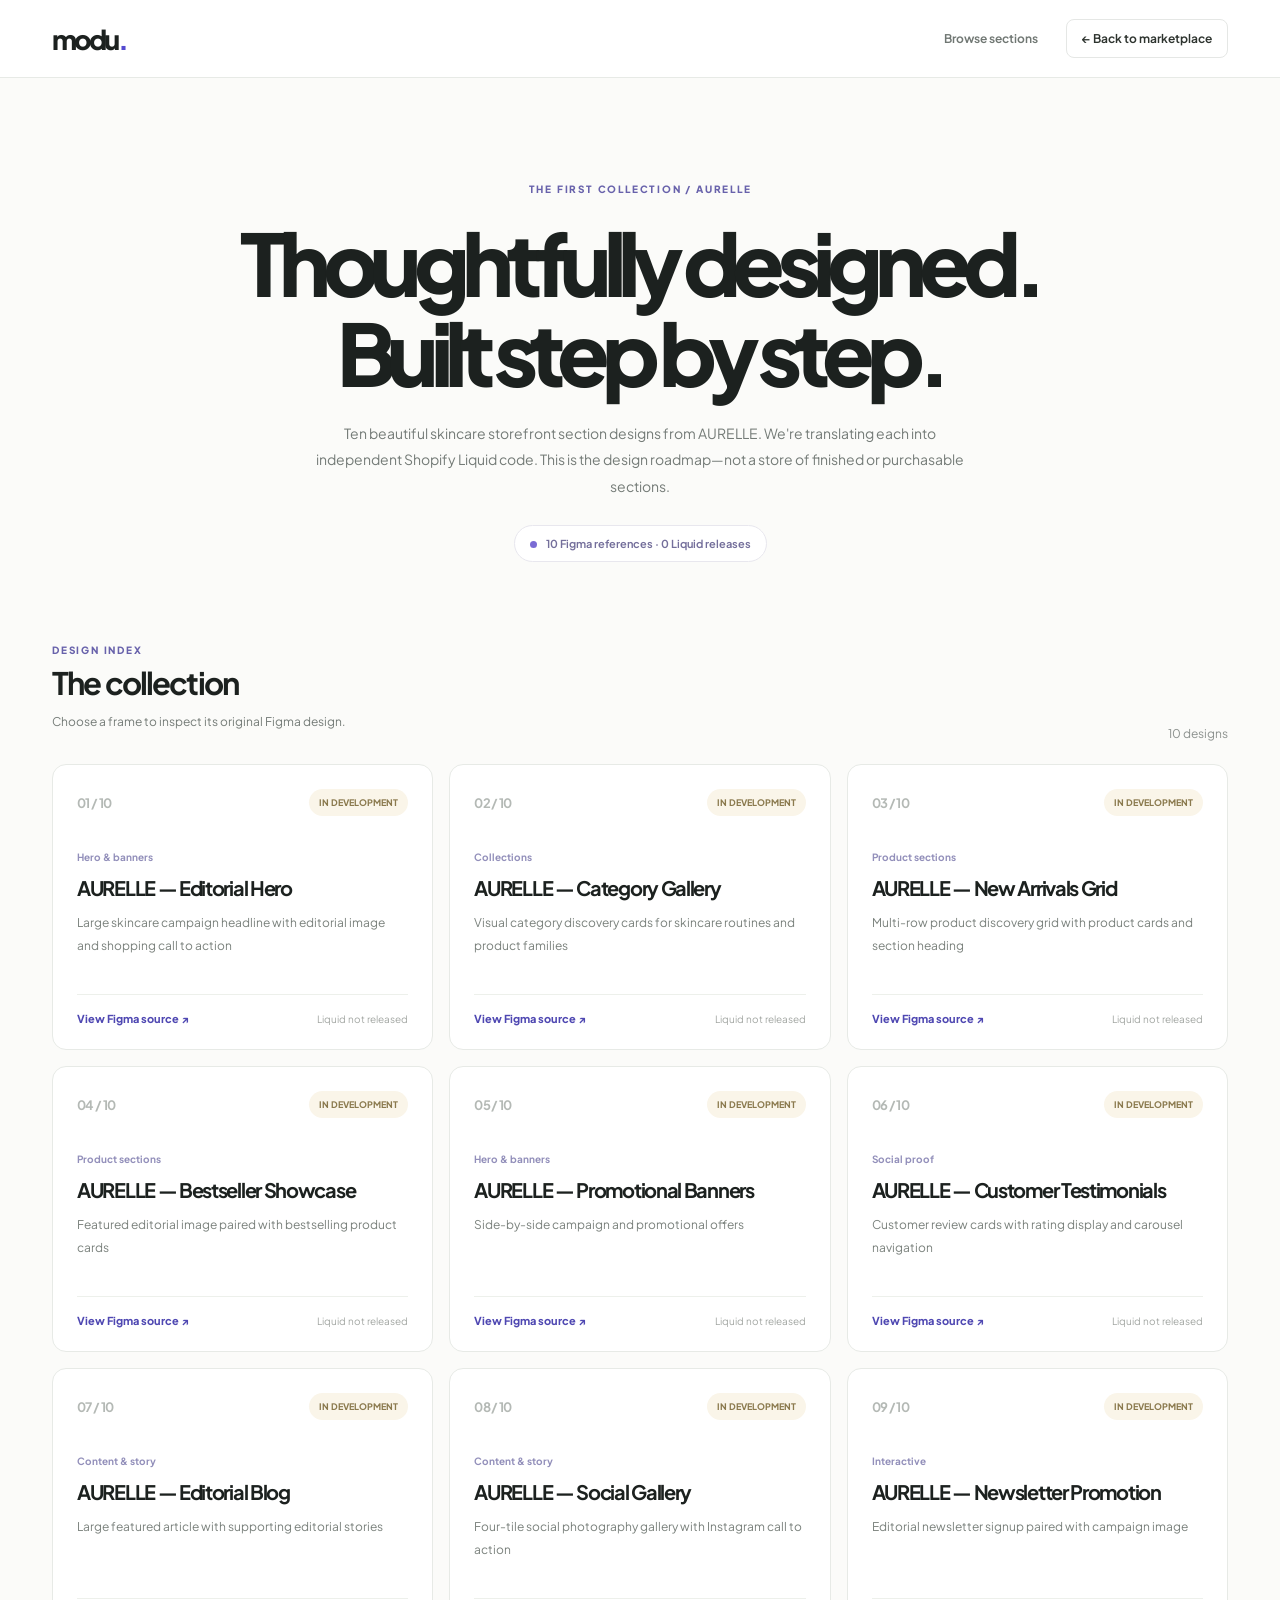
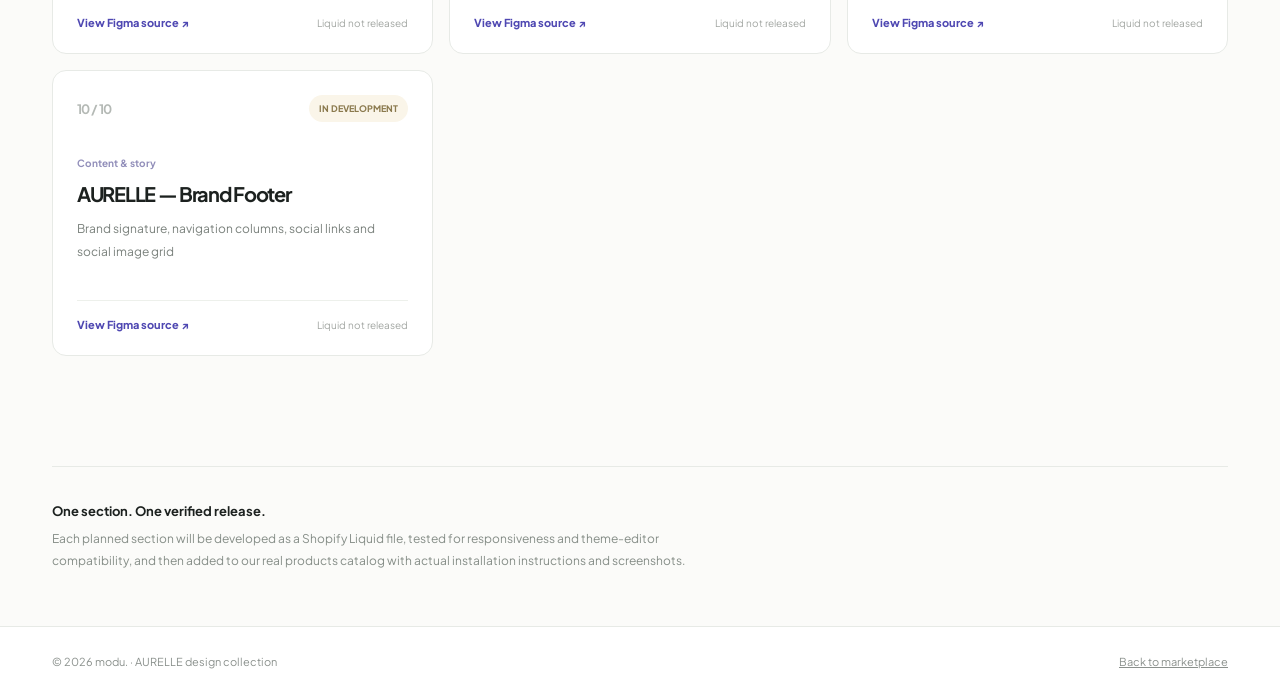
==== aurelle.html @ 7f194342 "feat: add verified AURELLE Figma design collection and staged section inventory" ====
<!doctype html>
<html lang="en"><head><meta charset="utf-8"/><meta name="viewport" content="width=device-width, initial-scale=1"/><meta name="description" content="Explore the ten AURELLE skincare design sections planned for the modu. Shopify Liquid marketplace. Figma references, not yet purchasable sections."/><title>AURELLE Collection — modu.</title><link rel="preconnect" href="https://fonts.googleapis.com"/><link rel="preconnect" href="https://fonts.gstatic.com" crossorigin/><link href="https://fonts.googleapis.com/css2?family=Plus+Jakarta+Sans:wght@400;500;600;650;700;750;800&display=swap" rel="stylesheet"/><link rel="stylesheet" href="./collection.css"/></head>
<body><header class="site-header"><div class="container header-inner"><a class="brand" href="./index.html" aria-label="modu home">modu<span>.</span></a><nav class="nav" aria-label="Main navigation"><a href="./index.html#catalog">Browse sections</a><a class="home" href="./index.html">← Back to marketplace</a></nav></div></header>
<main><section class="hero"><div class="container"><div class="overline">THE FIRST COLLECTION / AURELLE</div><h1>Thoughtfully designed.<br/>Built step by step.</h1><p>Ten beautiful skincare storefront section designs from AURELLE. We're translating each into independent Shopify Liquid code. This is the design roadmap—not a store of finished or purchasable sections.</p><div class="hero-status"><span class="status-dot"></span> 10 Figma references · 0 Liquid releases</div></div></section>
<section class="container" aria-labelledby="section-heading"><div class="section-top"><div><div class="overline">DESIGN INDEX</div><h2 id="section-heading">The collection</h2><p>Choose a frame to inspect its original Figma design.</p></div><div class="counter" id="collection-count">10 designs</div></div><div class="grid" id="collection-grid" aria-live="polite"></div>
<div class="notice"><div><strong>One section. One verified release.</strong><p>Each planned section will be developed as a Shopify Liquid file, tested for responsiveness and theme-editor compatibility, and then added to our real products catalog with actual installation instructions and screenshots.</p></div></div></section></main>
<footer class="footer"><div class="container footer-inner"><span>© 2026 modu. · AURELLE design collection</span><a href="./index.html">Back to marketplace</a></div></footer>
<script src="./collection.js" defer></script></body></html>
---- collection.css ----
:root{--ink:#1c211f;--muted:#747b77;--line:#e7eae6;--paper:#fbfbf9;--accent:#554ad0}*{box-sizing:border-box}html{scroll-behavior:smooth}body{font-family:"Plus Jakarta Sans",sans-serif;margin:0;background:var(--paper);color:var(--ink);-webkit-font-smoothing:antialiased}button,a{font:inherit}a{text-decoration:none;color:inherit}.container{max-width:1240px;margin:auto;padding:0 32px}.site-header{height:78px;border-bottom:1px solid var(--line);background:#fff}.header-inner{height:100%;display:flex;align-items:center;justify-content:space-between}.brand{font-size:27px;letter-spacing:-.105em;font-weight:800}.brand span{color:var(--accent)}.nav{display:flex;gap:28px;align-items:center}.nav a{font-size:12px;font-weight:650;color:#707773}.nav a:hover{color:#272d29}.nav .home{padding:11px 15px;border:1px solid #e5e7e5;border-radius:8px;color:#2e342f}.hero{padding:105px 0 82px;text-align:center}.overline{font-weight:800;color:#6862ab;font-size:10px;letter-spacing:.18em;text-transform:uppercase}.hero h1{font-size:clamp(48px,7vw,86px);letter-spacing:-.095em;line-height:1.05;margin:22px auto 22px;font-weight:800}.hero p{font-size:14px;color:var(--muted);line-height:1.9;max-width:650px;margin:auto}.hero-status{display:inline-flex;margin-top:26px;gap:9px;padding:11px 15px;border:1px solid #e8e7ee;border-radius:100px;color:#746f9b;background:#fff;font-size:11px;font-weight:650}.status-dot{background:#7a6bd4;width:7px;height:7px;border-radius:50%;margin-top:4px}.section-top{padding-bottom:23px;display:flex;align-items:end;justify-content:space-between;gap:20px}.section-top h2{font-size:31px;letter-spacing:-.06em;margin:7px 0 0}.section-top p{color:var(--muted);font-size:12px}.counter{font-size:12px;color:#8c918e}.grid{display:grid;grid-template-columns:repeat(3,minmax(0,1fr));gap:16px;padding-bottom:110px}.card{border:1px solid var(--line);border-radius:14px;background:#fff;padding:24px;min-height:286px;display:flex;flex-direction:column;transition:transform .2s,border-color .2s,box-shadow .2s}.card:hover{transform:translateY(-3px);border-color:#d6d9d5;box-shadow:0 12px 28px #1a272009}.card-top{display:flex;align-items:center;justify-content:space-between}.num{font-size:13px;color:#b4b9b5;letter-spacing:-.05em;font-weight:700}.status{font-size:9px;font-weight:750;color:#8b7a4e;background:#faf5e9;padding:8px 10px;border-radius:100px}.category{font-size:10px;font-weight:700;color:#928fba;margin-top:35px}.card h3{font-size:20px;letter-spacing:-.065em;line-height:1.35;margin:11px 0}.card p{font-size:12px;color:#7a817c;line-height:1.85;margin:0;flex:1}.card-bottom{border-top:1px solid #edf0eb;margin-top:20px;padding-top:17px;display:flex;align-items:center;justify-content:space-between}.card-bottom a{font-size:11px;font-weight:750;color:#4f48b2}.card-bottom a:hover{text-decoration:underline}.card-bottom span{color:#a2a6a2;font-size:10px}.notice{border-top:1px solid var(--line);padding:32px 0 54px;display:flex;justify-content:space-between;gap:30px}.notice strong{font-size:13px}.notice p{font-size:12px;color:#858d87;line-height:1.8;max-width:680px;margin:8px 0 0}.footer{border-top:1px solid var(--line);background:#fff;padding:28px 0}.footer-inner{display:flex;justify-content:space-between;align-items:center;color:#8b918d;font-size:11px}.footer a{text-decoration:underline}@media(max-width:900px){.grid{grid-template-columns:repeat(2,minmax(0,1fr))}.hero{padding:80px 0 65px}}@media(max-width:600px){.container{padding:0 20px}.site-header{height:70px}.nav{gap:12px}.nav a:first-child{display:none}.hero{padding:70px 0 60px}.hero h1{font-size:53px}.section-top{align-items:start}.grid{grid-template-columns:1fr;gap:12px;padding-bottom:70px}.card{min-height:240px}.card .category{margin-top:24px}.notice{display:block}.footer-inner{gap:15px}.counter{white-space:nowrap}}
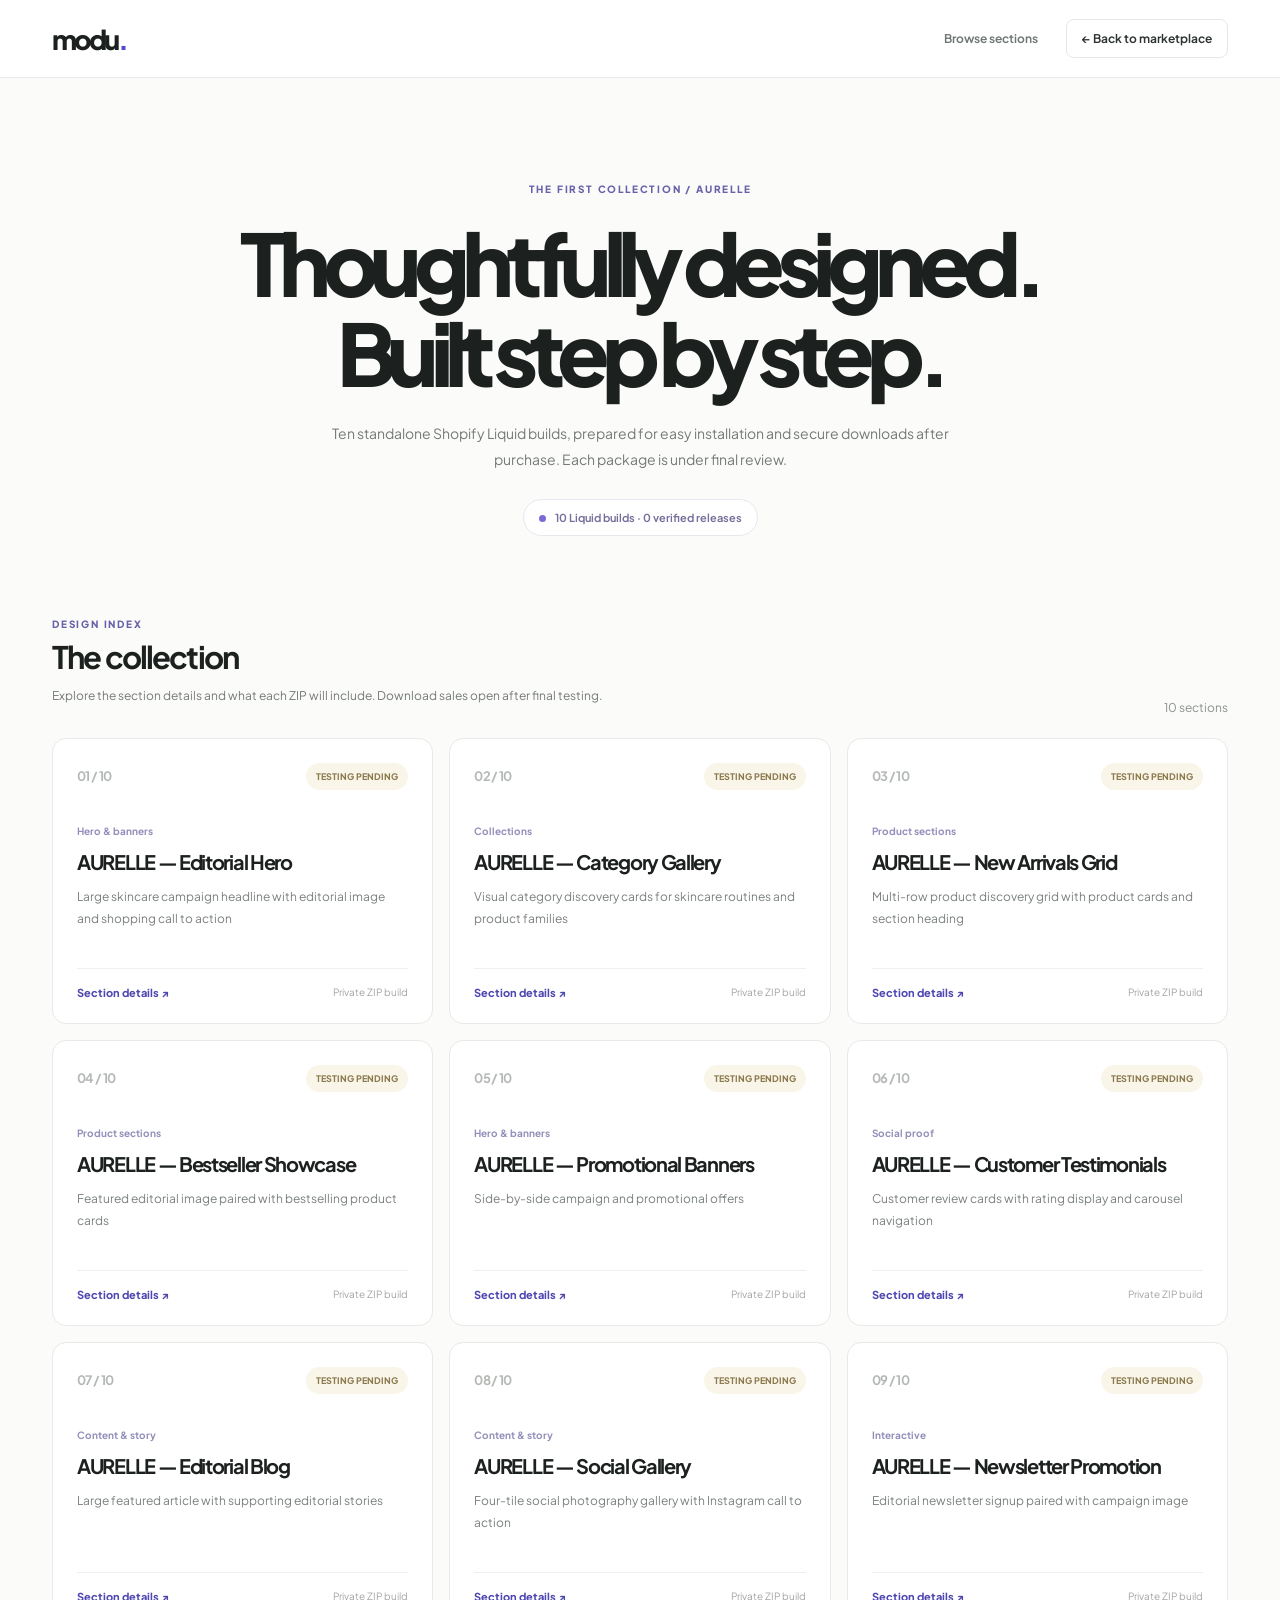
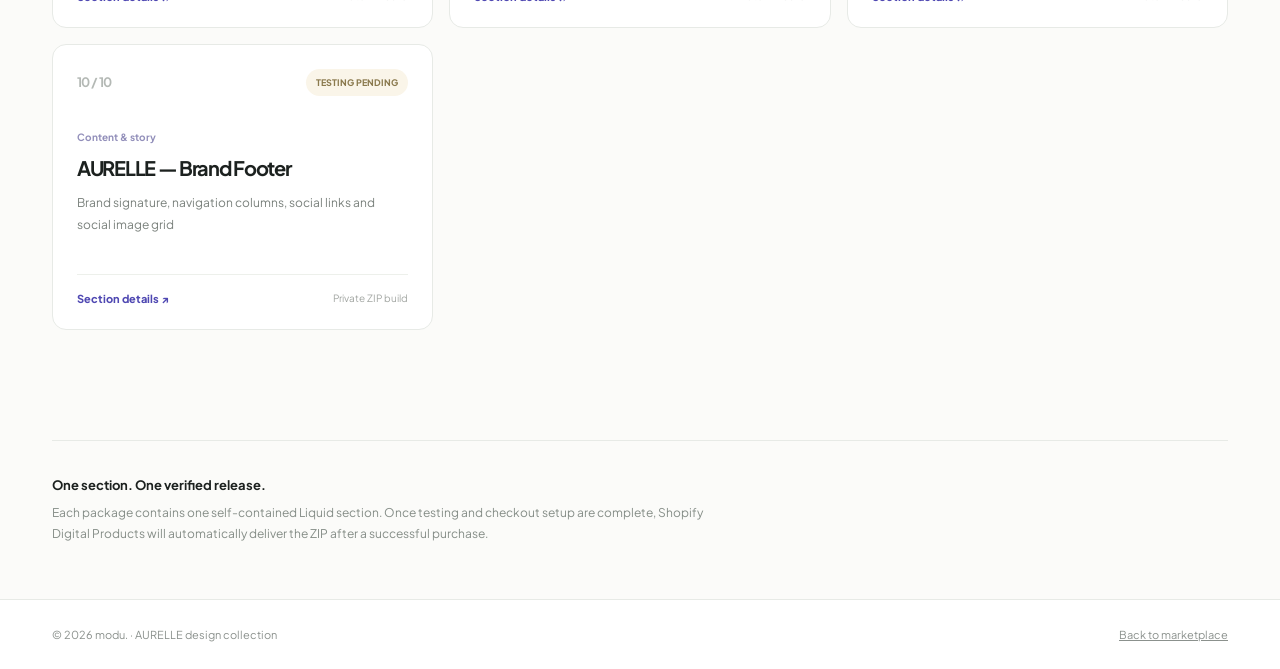
==== commit 1b21dd3d: "feat: AURELLE commercial product detail pages; remove Figma source links" ====
--- a/aurelle.html
+++ b/aurelle.html
@@ -1,8 +1,8 @@
 <!doctype html>
 <html lang="en"><head><meta charset="utf-8"/><meta name="viewport" content="width=device-width, initial-scale=1"/><meta name="description" content="Explore the ten AURELLE skincare design sections planned for the modu. Shopify Liquid marketplace. Figma references, not yet purchasable sections."/><title>AURELLE Collection — modu.</title><link rel="preconnect" href="https://fonts.googleapis.com"/><link rel="preconnect" href="https://fonts.gstatic.com" crossorigin/><link href="https://fonts.googleapis.com/css2?family=Plus+Jakarta+Sans:wght@400;500;600;650;700;750;800&display=swap" rel="stylesheet"/><link rel="stylesheet" href="./collection.css"/></head>
 <body><header class="site-header"><div class="container header-inner"><a class="brand" href="./index.html" aria-label="modu home">modu<span>.</span></a><nav class="nav" aria-label="Main navigation"><a href="./index.html#catalog">Browse sections</a><a class="home" href="./index.html">← Back to marketplace</a></nav></div></header>
-<main><section class="hero"><div class="container"><div class="overline">THE FIRST COLLECTION / AURELLE</div><h1>Thoughtfully designed.<br/>Built step by step.</h1><p>Ten beautiful skincare storefront section designs from AURELLE. We're translating each into independent Shopify Liquid code. This is the design roadmap—not a store of finished or purchasable sections.</p><div class="hero-status"><span class="status-dot"></span> 10 Figma references · 0 Liquid releases</div></div></section>
-<section class="container" aria-labelledby="section-heading"><div class="section-top"><div><div class="overline">DESIGN INDEX</div><h2 id="section-heading">The collection</h2><p>Choose a frame to inspect its original Figma design.</p></div><div class="counter" id="collection-count">10 designs</div></div><div class="grid" id="collection-grid" aria-live="polite"></div>
-<div class="notice"><div><strong>One section. One verified release.</strong><p>Each planned section will be developed as a Shopify Liquid file, tested for responsiveness and theme-editor compatibility, and then added to our real products catalog with actual installation instructions and screenshots.</p></div></div></section></main>
+<main><section class="hero"><div class="container"><div class="overline">THE FIRST COLLECTION / AURELLE</div><h1>Thoughtfully designed.<br/>Built step by step.</h1><p>Ten standalone Shopify Liquid builds, prepared for easy installation and secure downloads after purchase. Each package is under final review.</p><div class="hero-status"><span class="status-dot"></span> 10 Liquid builds · 0 verified releases</div></div></section>
+<section class="container" aria-labelledby="section-heading"><div class="section-top"><div><div class="overline">DESIGN INDEX</div><h2 id="section-heading">The collection</h2><p>Explore the section details and what each ZIP will include. Download sales open after final testing.</p></div><div class="counter" id="collection-count">10 designs</div></div><div class="grid" id="collection-grid" aria-live="polite"></div>
+<div class="notice"><div><strong>One section. One verified release.</strong><p>Each package contains one self-contained Liquid section. Once testing and checkout setup are complete, Shopify Digital Products will automatically deliver the ZIP after a successful purchase.</p></div></div></section></main>
 <footer class="footer"><div class="container footer-inner"><span>© 2026 modu. · AURELLE design collection</span><a href="./index.html">Back to marketplace</a></div></footer>
 <script src="./collection.js" defer></script></body></html>
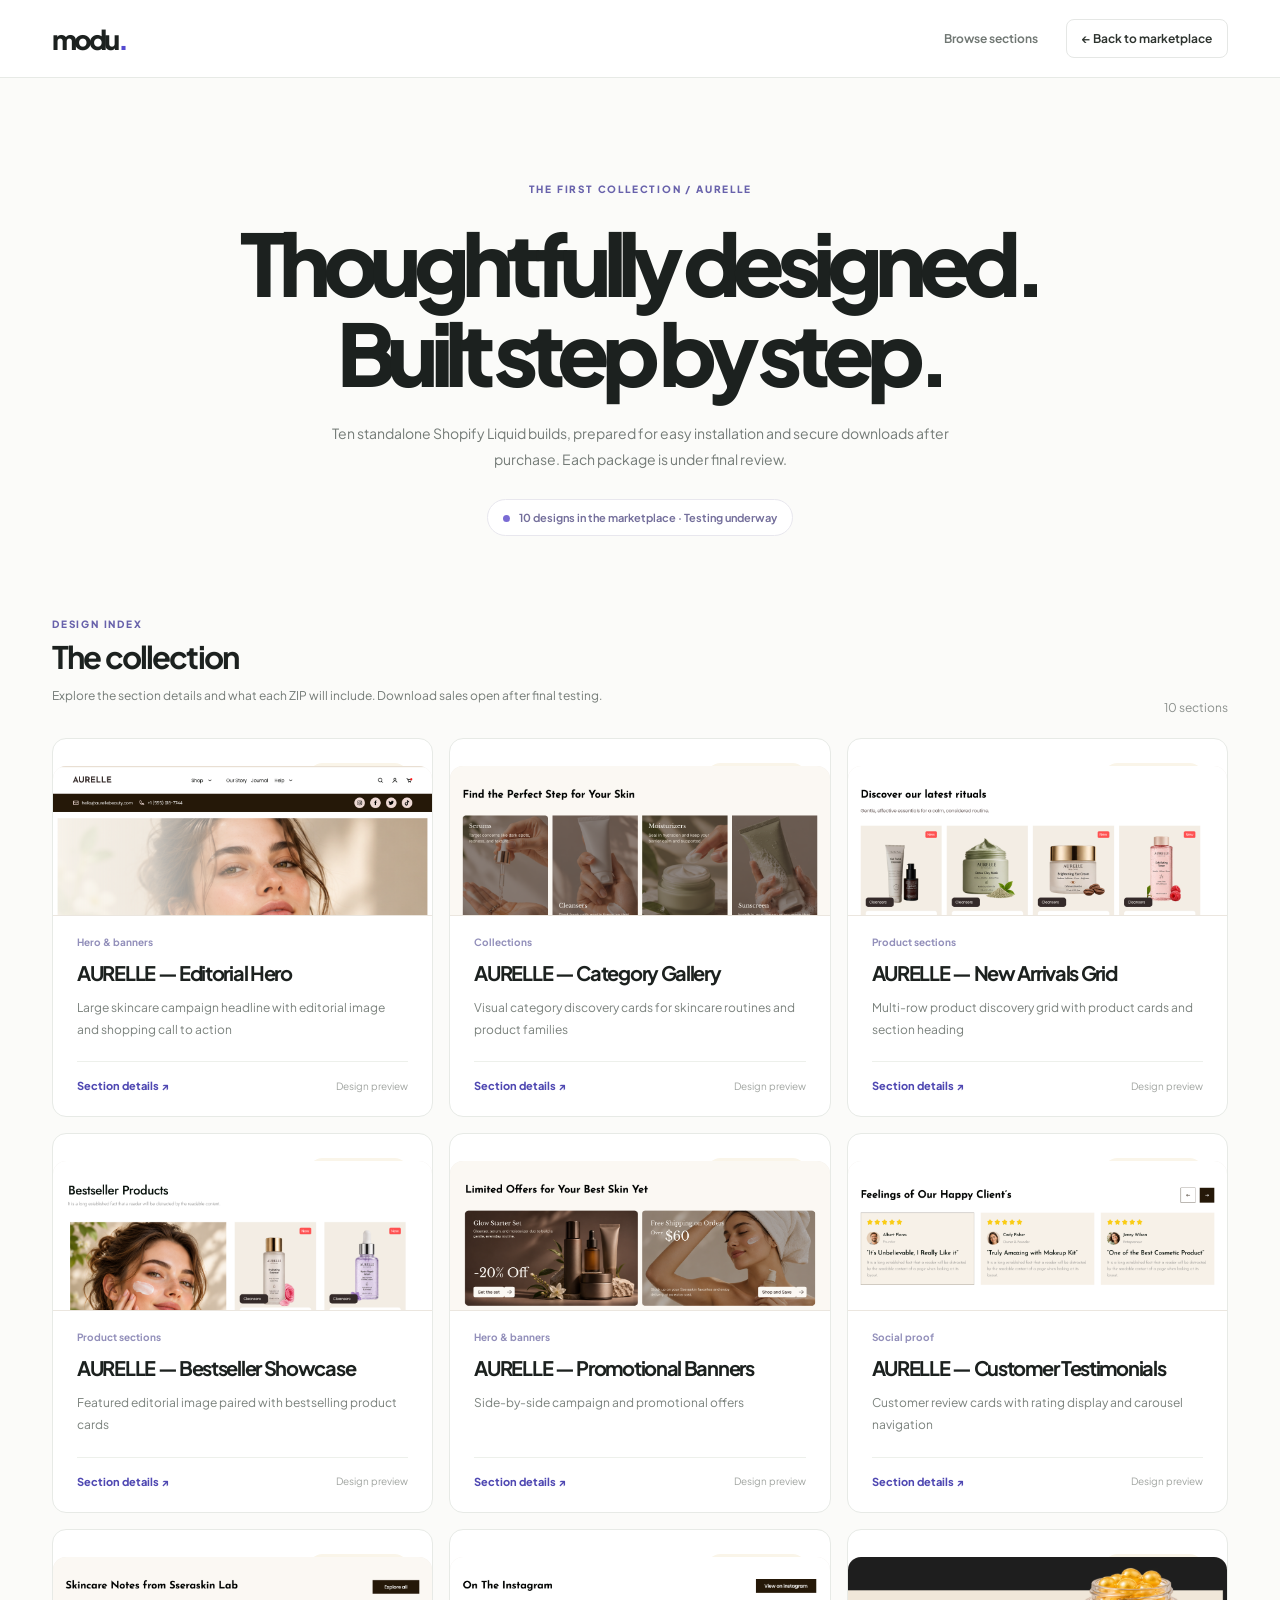
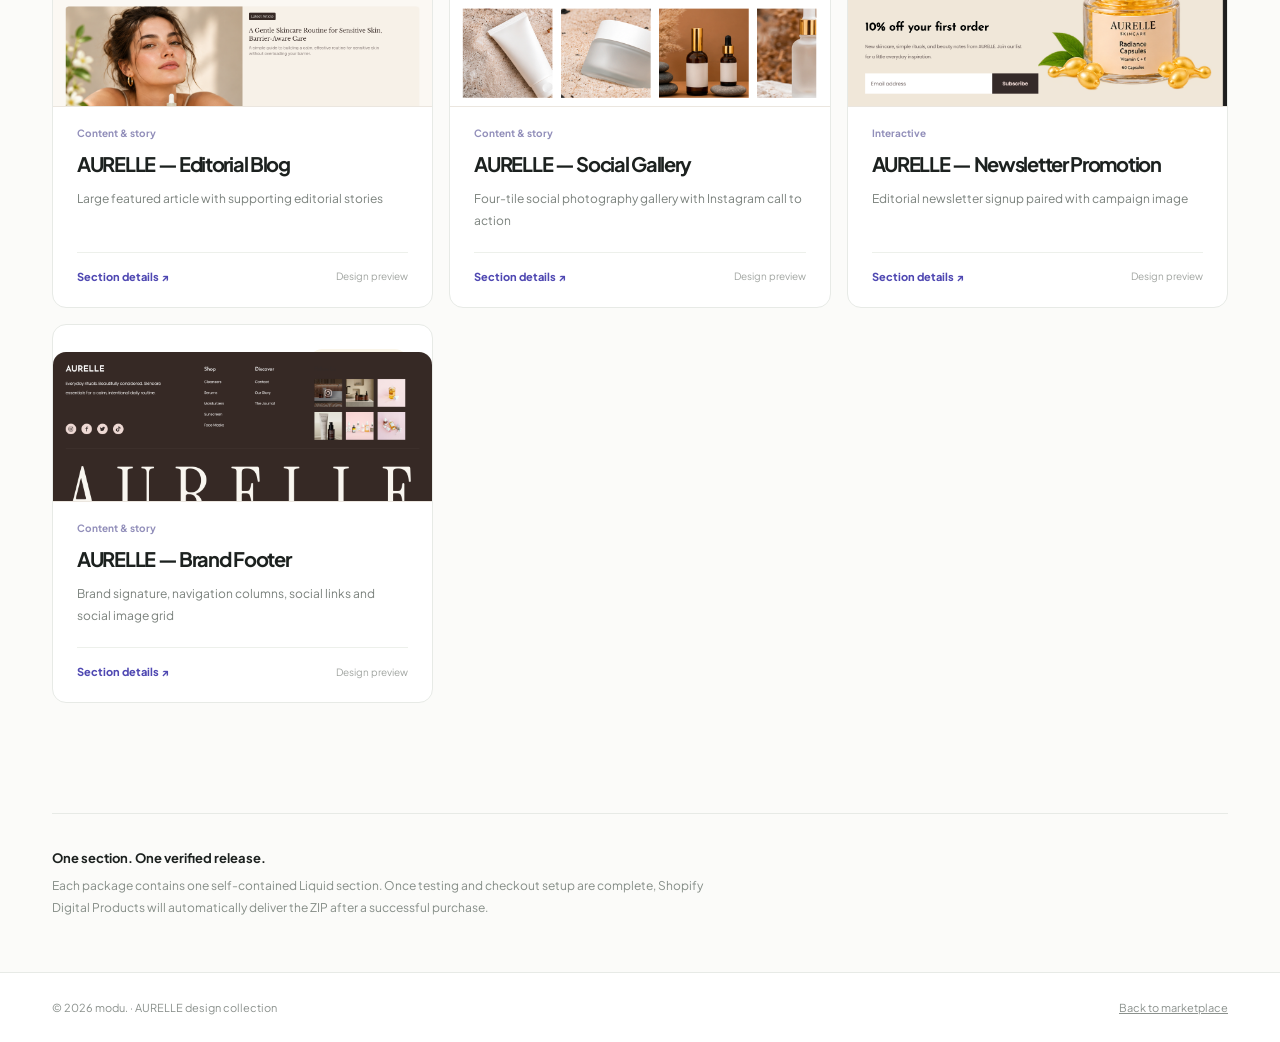
==== commit bd8f0a17: "feat: list all 10 AURELLE section previews in main marketplace catalog" ====
--- a/aurelle.html
+++ b/aurelle.html
@@ -1,7 +1,7 @@
 <!doctype html>
-<html lang="en"><head><meta charset="utf-8"/><meta name="viewport" content="width=device-width, initial-scale=1"/><meta name="description" content="Explore the ten AURELLE skincare design sections planned for the modu. Shopify Liquid marketplace. Figma references, not yet purchasable sections."/><title>AURELLE Collection — modu.</title><link rel="preconnect" href="https://fonts.googleapis.com"/><link rel="preconnect" href="https://fonts.gstatic.com" crossorigin/><link href="https://fonts.googleapis.com/css2?family=Plus+Jakarta+Sans:wght@400;500;600;650;700;750;800&display=swap" rel="stylesheet"/><link rel="stylesheet" href="./collection.css"/></head>
+<html lang="en"><head><meta charset="utf-8"/><meta name="viewport" content="width=device-width, initial-scale=1"/><meta name="description" content="Explore ten AURELLE Shopify Liquid section previews. Individual product pages are available, with checkout opening after testing."/><title>AURELLE Collection — modu.</title><link rel="preconnect" href="https://fonts.googleapis.com"/><link rel="preconnect" href="https://fonts.gstatic.com" crossorigin/><link href="https://fonts.googleapis.com/css2?family=Plus+Jakarta+Sans:wght@400;500;600;650;700;750;800&display=swap" rel="stylesheet"/><link rel="stylesheet" href="./collection.css"/></head>
 <body><header class="site-header"><div class="container header-inner"><a class="brand" href="./index.html" aria-label="modu home">modu<span>.</span></a><nav class="nav" aria-label="Main navigation"><a href="./index.html#catalog">Browse sections</a><a class="home" href="./index.html">← Back to marketplace</a></nav></div></header>
-<main><section class="hero"><div class="container"><div class="overline">THE FIRST COLLECTION / AURELLE</div><h1>Thoughtfully designed.<br/>Built step by step.</h1><p>Ten standalone Shopify Liquid builds, prepared for easy installation and secure downloads after purchase. Each package is under final review.</p><div class="hero-status"><span class="status-dot"></span> 10 Liquid builds · 0 verified releases</div></div></section>
+<main><section class="hero"><div class="container"><div class="overline">THE FIRST COLLECTION / AURELLE</div><h1>Thoughtfully designed.<br/>Built step by step.</h1><p>Ten standalone Shopify Liquid builds, prepared for easy installation and secure downloads after purchase. Each package is under final review.</p><div class="hero-status"><span class="status-dot"></span> 10 designs in the marketplace · Testing underway</div></div></section>
 <section class="container" aria-labelledby="section-heading"><div class="section-top"><div><div class="overline">DESIGN INDEX</div><h2 id="section-heading">The collection</h2><p>Explore the section details and what each ZIP will include. Download sales open after final testing.</p></div><div class="counter" id="collection-count">10 designs</div></div><div class="grid" id="collection-grid" aria-live="polite"></div>
 <div class="notice"><div><strong>One section. One verified release.</strong><p>Each package contains one self-contained Liquid section. Once testing and checkout setup are complete, Shopify Digital Products will automatically deliver the ZIP after a successful purchase.</p></div></div></section></main>
 <footer class="footer"><div class="container footer-inner"><span>© 2026 modu. · AURELLE design collection</span><a href="./index.html">Back to marketplace</a></div></footer>
--- a/collection.css
+++ b/collection.css
@@ -1 +1,5 @@
-:root{--ink:#1c211f;--muted:#747b77;--line:#e7eae6;--paper:#fbfbf9;--accent:#554ad0}*{box-sizing:border-box}html{scroll-behavior:smooth}body{font-family:"Plus Jakarta Sans",sans-serif;margin:0;background:var(--paper);color:var(--ink);-webkit-font-smoothing:antialiased}button,a{font:inherit}a{text-decoration:none;color:inherit}.container{max-width:1240px;margin:auto;padding:0 32px}.site-header{height:78px;border-bottom:1px solid var(--line);background:#fff}.header-inner{height:100%;display:flex;align-items:center;justify-content:space-between}.brand{font-size:27px;letter-spacing:-.105em;font-weight:800}.brand span{color:var(--accent)}.nav{display:flex;gap:28px;align-items:center}.nav a{font-size:12px;font-weight:650;color:#707773}.nav a:hover{color:#272d29}.nav .home{padding:11px 15px;border:1px solid #e5e7e5;border-radius:8px;color:#2e342f}.hero{padding:105px 0 82px;text-align:center}.overline{font-weight:800;color:#6862ab;font-size:10px;letter-spacing:.18em;text-transform:uppercase}.hero h1{font-size:clamp(48px,7vw,86px);letter-spacing:-.095em;line-height:1.05;margin:22px auto 22px;font-weight:800}.hero p{font-size:14px;color:var(--muted);line-height:1.9;max-width:650px;margin:auto}.hero-status{display:inline-flex;margin-top:26px;gap:9px;padding:11px 15px;border:1px solid #e8e7ee;border-radius:100px;color:#746f9b;background:#fff;font-size:11px;font-weight:650}.status-dot{background:#7a6bd4;width:7px;height:7px;border-radius:50%;margin-top:4px}.section-top{padding-bottom:23px;display:flex;align-items:end;justify-content:space-between;gap:20px}.section-top h2{font-size:31px;letter-spacing:-.06em;margin:7px 0 0}.section-top p{color:var(--muted);font-size:12px}.counter{font-size:12px;color:#8c918e}.grid{display:grid;grid-template-columns:repeat(3,minmax(0,1fr));gap:16px;padding-bottom:110px}.card{border:1px solid var(--line);border-radius:14px;background:#fff;padding:24px;min-height:286px;display:flex;flex-direction:column;transition:transform .2s,border-color .2s,box-shadow .2s}.card:hover{transform:translateY(-3px);border-color:#d6d9d5;box-shadow:0 12px 28px #1a272009}.card-top{display:flex;align-items:center;justify-content:space-between}.num{font-size:13px;color:#b4b9b5;letter-spacing:-.05em;font-weight:700}.status{font-size:9px;font-weight:750;color:#8b7a4e;background:#faf5e9;padding:8px 10px;border-radius:100px}.category{font-size:10px;font-weight:700;color:#928fba;margin-top:35px}.card h3{font-size:20px;letter-spacing:-.065em;line-height:1.35;margin:11px 0}.card p{font-size:12px;color:#7a817c;line-height:1.85;margin:0;flex:1}.card-bottom{border-top:1px solid #edf0eb;margin-top:20px;padding-top:17px;display:flex;align-items:center;justify-content:space-between}.card-bottom a{font-size:11px;font-weight:750;color:#4f48b2}.card-bottom a:hover{text-decoration:underline}.card-bottom span{color:#a2a6a2;font-size:10px}.notice{border-top:1px solid var(--line);padding:32px 0 54px;display:flex;justify-content:space-between;gap:30px}.notice strong{font-size:13px}.notice p{font-size:12px;color:#858d87;line-height:1.8;max-width:680px;margin:8px 0 0}.footer{border-top:1px solid var(--line);background:#fff;padding:28px 0}.footer-inner{display:flex;justify-content:space-between;align-items:center;color:#8b918d;font-size:11px}.footer a{text-decoration:underline}@media(max-width:900px){.grid{grid-template-columns:repeat(2,minmax(0,1fr))}.hero{padding:80px 0 65px}}@media(max-width:600px){.container{padding:0 20px}.site-header{height:70px}.nav{gap:12px}.nav a:first-child{display:none}.hero{padding:70px 0 60px}.hero h1{font-size:53px}.section-top{align-items:start}.grid{grid-template-columns:1fr;gap:12px;padding-bottom:70px}.card{min-height:240px}.card .category{margin-top:24px}.notice{display:block}.footer-inner{gap:15px}.counter{white-space:nowrap}}+:root{--ink:#1c211f;--muted:#747b77;--line:#e7eae6;--paper:#fbfbf9;--accent:#554ad0}*{box-sizing:border-box}html{scroll-behavior:smooth}body{font-family:"Plus Jakarta Sans",sans-serif;margin:0;background:var(--paper);color:var(--ink);-webkit-font-smoothing:antialiased}button,a{font:inherit}a{text-decoration:none;color:inherit}.container{max-width:1240px;margin:auto;padding:0 32px}.site-header{height:78px;border-bottom:1px solid var(--line);background:#fff}.header-inner{height:100%;display:flex;align-items:center;justify-content:space-between}.brand{font-size:27px;letter-spacing:-.105em;font-weight:800}.brand span{color:var(--accent)}.nav{display:flex;gap:28px;align-items:center}.nav a{font-size:12px;font-weight:650;color:#707773}.nav a:hover{color:#272d29}.nav .home{padding:11px 15px;border:1px solid #e5e7e5;border-radius:8px;color:#2e342f}.hero{padding:105px 0 82px;text-align:center}.overline{font-weight:800;color:#6862ab;font-size:10px;letter-spacing:.18em;text-transform:uppercase}.hero h1{font-size:clamp(48px,7vw,86px);letter-spacing:-.095em;line-height:1.05;margin:22px auto 22px;font-weight:800}.hero p{font-size:14px;color:var(--muted);line-height:1.9;max-width:650px;margin:auto}.hero-status{display:inline-flex;margin-top:26px;gap:9px;padding:11px 15px;border:1px solid #e8e7ee;border-radius:100px;color:#746f9b;background:#fff;font-size:11px;font-weight:650}.status-dot{background:#7a6bd4;width:7px;height:7px;border-radius:50%;margin-top:4px}.section-top{padding-bottom:23px;display:flex;align-items:end;justify-content:space-between;gap:20px}.section-top h2{font-size:31px;letter-spacing:-.06em;margin:7px 0 0}.section-top p{color:var(--muted);font-size:12px}.counter{font-size:12px;color:#8c918e}.grid{display:grid;grid-template-columns:repeat(3,minmax(0,1fr));gap:16px;padding-bottom:110px}.card{border:1px solid var(--line);border-radius:14px;background:#fff;padding:24px;min-height:286px;display:flex;flex-direction:column;transition:transform .2s,border-color .2s,box-shadow .2s}.card:hover{transform:translateY(-3px);border-color:#d6d9d5;box-shadow:0 12px 28px #1a272009}.card-top{display:flex;align-items:center;justify-content:space-between}.num{font-size:13px;color:#b4b9b5;letter-spacing:-.05em;font-weight:700}.status{font-size:9px;font-weight:750;color:#8b7a4e;background:#faf5e9;padding:8px 10px;border-radius:100px}.category{font-size:10px;font-weight:700;color:#928fba;margin-top:35px}.card h3{font-size:20px;letter-spacing:-.065em;line-height:1.35;margin:11px 0}.card p{font-size:12px;color:#7a817c;line-height:1.85;margin:0;flex:1}.card-bottom{border-top:1px solid #edf0eb;margin-top:20px;padding-top:17px;display:flex;align-items:center;justify-content:space-between}.card-bottom a{font-size:11px;font-weight:750;color:#4f48b2}.card-bottom a:hover{text-decoration:underline}.card-bottom span{color:#a2a6a2;font-size:10px}.notice{border-top:1px solid var(--line);padding:32px 0 54px;display:flex;justify-content:space-between;gap:30px}.notice strong{font-size:13px}.notice p{font-size:12px;color:#858d87;line-height:1.8;max-width:680px;margin:8px 0 0}.footer{border-top:1px solid var(--line);background:#fff;padding:28px 0}.footer-inner{display:flex;justify-content:space-between;align-items:center;color:#8b918d;font-size:11px}.footer a{text-decoration:underline}@media(max-width:900px){.grid{grid-template-columns:repeat(2,minmax(0,1fr))}.hero{padding:80px 0 65px}}@media(max-width:600px){.container{padding:0 20px}.site-header{height:70px}.nav{gap:12px}.nav a:first-child{display:none}.hero{padding:70px 0 60px}.hero h1{font-size:53px}.section-top{align-items:start}.grid{grid-template-columns:1fr;gap:12px;padding-bottom:70px}.card{min-height:240px}.card .category{margin-top:24px}.notice{display:block}.footer-inner{gap:15px}.counter{white-space:nowrap}}
+.card-cover{height:150px;margin:-24px -24px 0;overflow:hidden;background:#f2ede8;border-radius:13px 13px 0 0;border-bottom:1px solid #ebe6df}
+.card-cover img{display:block;width:100%;height:100%;object-fit:cover;object-position:center top}
+.card .category{margin-top:20px}
+@media(max-width:600px){.card-cover{height:170px}}
